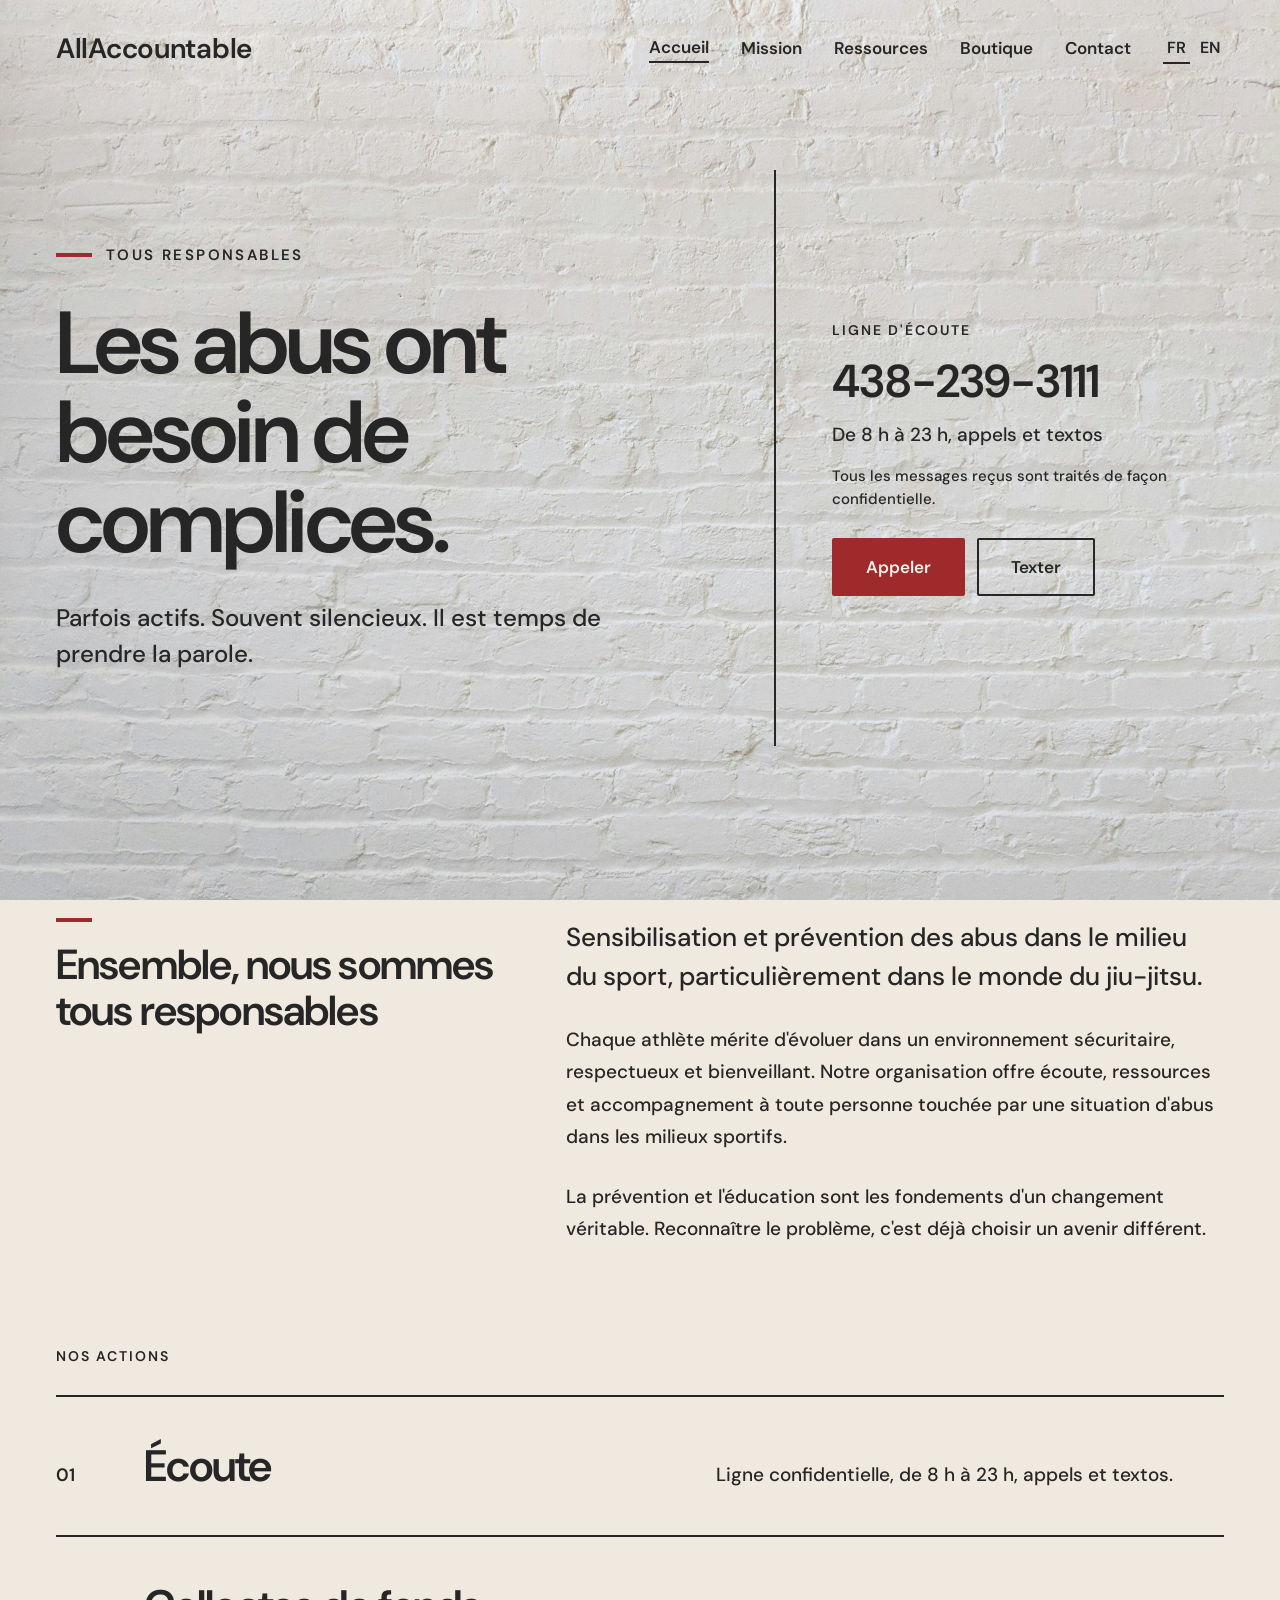
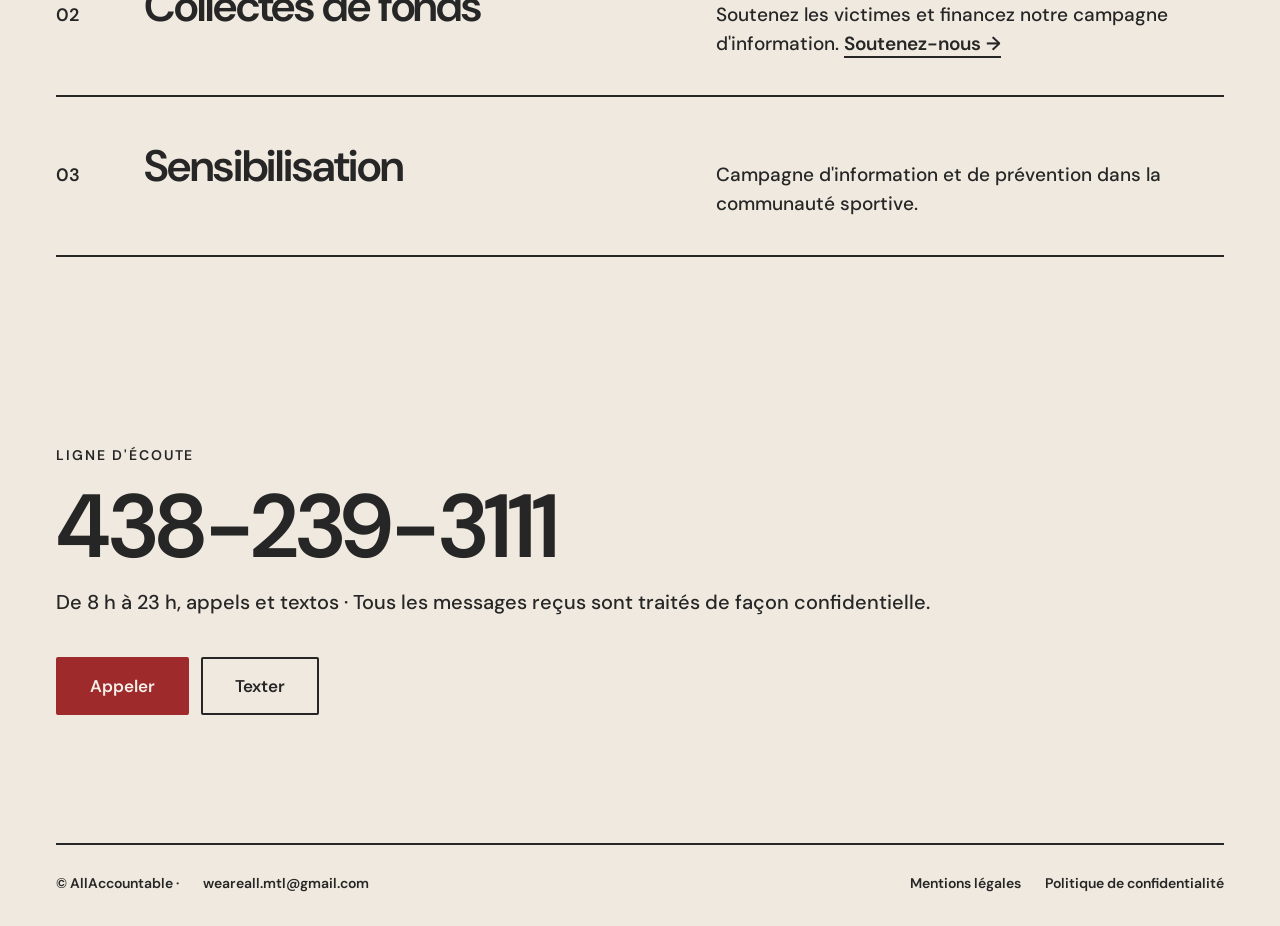
==== index.html @ b9fa36a8 "Add files via upload" ====
<!doctype html>
<html lang="fr">
<head>
<meta charset="utf-8">
<meta name="viewport" content="width=device-width,initial-scale=1">
<title>Accueil · AllAccountable</title>
<meta name="description" content="AllAccountable : sensibilisation et prévention des abus dans le milieu du sport.">
<link rel="preconnect" href="https://fonts.googleapis.com"><link rel="preconnect" href="https://fonts.gstatic.com" crossorigin>
<link href="https://fonts.googleapis.com/css2?family=DM+Sans:wght@400;500;600&display=swap" rel="stylesheet">
<link rel="stylesheet" href="style.css">
</head>
<body>
<a class="skip" href="#main"><span data-i="skip">Aller au contenu</span></a>
<div class="wrap">
<header class="top">
<a class="logo" href="index.html">AllAccountable</a>
<nav class="main" aria-label="Navigation"><a href="index.html" aria-current="page"><span data-i="nav_home">Accueil</span></a><a href="mission.html"><span data-i="nav_mission">Mission</span></a><a href="ressources.html"><span data-i="nav_res">Ressources</span></a><a href="boutique.html"><span data-i="nav_shop">Boutique</span></a><a href="contact.html"><span data-i="nav_contact">Contact</span></a>
<span class="lang" role="group" aria-label="Langue / Language"><button type="button" data-lang="fr" aria-pressed="true">FR</button><button type="button" data-lang="en" aria-pressed="false">EN</button></span>
</nav>
</header>
<main id="main">
<section class="hero">
<div class="l">
<div class="eyebrow"><span data-i="eyebrow">Tous responsables</span></div>
<h1 data-i="h1">Les abus ont besoin de complices.</h1>
<p style="font-size:24px;max-width:620px"><span data-i="sub">Parfois actifs. Souvent silencieux. Il est temps de prendre la parole.</span></p>
</div>
<aside>
<div class="lbl"><span data-i="line">Ligne d'écoute</span></div>
<a class="tel" href="tel:438-239-3111">438-239-3111</a>
<div style="font-size:19px"><span data-i="hours">De 8 h à 23 h, appels et textos</span></div>
<div style="font-size:15px"><span data-i="conf">Tous les messages reçus sont traités de façon confidentielle.</span></div>
<div class="row" style="margin-top:12px"><a class="btn" href="tel:438-239-3111"><span data-i="call">Appeler</span></a><a class="btn out" href="sms:438-239-3111"><span data-i="text">Texter</span></a></div>
</aside>
</section>
<section class="sec">
<div class="a"><div class="eyebrow" style="margin:0"></div><h2 data-i="intro_t">Ensemble, nous sommes tous responsables</h2></div>
<div class="b"><p data-i="intro1">Sensibilisation et prévention des abus dans le milieu du sport, particulièrement dans le monde du jiu-jitsu.</p><p data-i="intro2">Chaque athlète mérite d'évoluer dans un environnement sécuritaire, respectueux et bienveillant. Notre organisation offre écoute, ressources et accompagnement à toute personne touchée par une situation d'abus dans les milieux sportifs.</p><p data-i="intro3">La prévention et l'éducation sont les fondements d'un changement véritable. Reconnaître le problème, c'est déjà choisir un avenir différent.</p></div>
</section>
<section style="padding-bottom:100px">
<div class="lbl" style="margin-bottom:28px"><span data-i="acts">Nos actions</span></div>
<div class="act"><div class="n">01</div><div class="t"><span data-i="a1">Écoute</span></div><div class="d"><span data-i="a1d">Ligne confidentielle, de 8 h à 23 h, appels et textos.</span></div></div>
<div class="act"><div class="n">02</div><div class="t"><span data-i="a2">Collectes de fonds</span></div><div class="d"><span data-i="a2d">Soutenez les victimes et financez notre campagne d'information.</span> <a href="boutique.html" style="border-bottom:2px solid;font-weight:600"><span data-i="a2l">Soutenez-nous →</span></a></div></div>
<div class="act"><div class="n">03</div><div class="t"><span data-i="a3">Sensibilisation</span></div><div class="d"><span data-i="a3d">Campagne d'information et de prévention dans la communauté sportive.</span></div></div>
</section>
<section class="band">
<div style="display:flex;flex-direction:column;gap:16px"><div class="lbl"><span data-i="line">Ligne d'écoute</span></div><a class="tel" href="tel:438-239-3111">438-239-3111</a><div style="font-size:20px"><span data-i="hours">De 8 h à 23 h, appels et textos</span> · <span data-i="conf">Tous les messages reçus sont traités de façon confidentielle.</span></div></div>
<div class="row"><a class="btn" href="tel:438-239-3111"><span data-i="call">Appeler</span></a><a class="btn out" href="sms:438-239-3111"><span data-i="text">Texter</span></a></div>
</section>
</main>
<footer class="bot">
<span>© AllAccountable · <a href="mailto:weareall.mtl@gmail.com">weareall.mtl@gmail.com</a></span>
<span><a href="#"><span data-i="legal">Mentions légales</span></a><a href="#"><span data-i="privacy">Politique de confidentialité</span></a></span>
</footer>
</div>
<script src="i18n.js"></script>
</body>
</html>
---- style.css ----
:root{--ink:#262626;--paper:#f5f1ea;--accent:#9E2A2B}
*{box-sizing:border-box}
html{scroll-behavior:smooth}
body{margin:0;font-family:'DM Sans',system-ui,sans-serif;font-weight:500;color:var(--ink);background:#efe9df url(assets/brique.jpg) center/cover fixed;line-height:1.5}
@media (max-width:900px){body{background-attachment:scroll}}
@media (prefers-reduced-motion:reduce){body{background-attachment:scroll;scroll-behavior:auto}}
a{color:inherit;text-decoration:none}
a:hover{text-decoration:underline}
a:focus-visible,button:focus-visible,input:focus-visible,select:focus-visible,textarea:focus-visible,summary:focus-visible{outline:3px solid var(--accent);outline-offset:3px}
h1,h2,h3,p{margin:0}
.wrap{max-width:1440px;margin:0 auto;padding:0 56px}
.skip{position:absolute;left:-999px;top:0;background:var(--ink);color:var(--paper);padding:12px 18px;z-index:10}
.skip:focus{left:0}

/* header */
header.top{padding:28px 0;display:flex;flex-wrap:wrap;gap:20px 40px;justify-content:space-between;align-items:center}
.logo{font-size:28px;font-weight:600;letter-spacing:-.01em}
nav.main{display:flex;flex-wrap:wrap;gap:8px 32px;align-items:center;font-size:17px;font-weight:600}
nav.main a[aria-current="page"]{border-bottom:2px solid var(--ink)}
.lang{display:flex;gap:6px;font-size:16px;font-weight:600}
.lang button{font:inherit;background:none;border:0;border-bottom:2px solid transparent;color:inherit;cursor:pointer;padding:2px 4px}
.lang button[aria-pressed="true"]{border-bottom-color:var(--ink)}

/* type */
.eyebrow{display:flex;align-items:center;gap:14px;font-size:15px;letter-spacing:.16em;text-transform:uppercase;font-weight:600}
.eyebrow::before{content:"";width:36px;height:4px;background:var(--accent);display:block}
.lbl{font-size:14px;letter-spacing:.14em;text-transform:uppercase;font-weight:600}
h1{font-size:clamp(44px,7vw,88px);font-weight:600;line-height:1.02;letter-spacing:-.035em}
h2{font-size:clamp(30px,3.6vw,42px);font-weight:600;line-height:1.1;letter-spacing:-.02em}

/* buttons */
.btn{display:inline-block;background:var(--accent);color:var(--paper);padding:16px 32px;border-radius:2px;font:600 17px 'DM Sans',sans-serif;border:2px solid var(--accent);cursor:pointer}
.btn:hover{text-decoration:none;filter:brightness(1.1)}
.btn.out{background:transparent;color:var(--ink);border-color:var(--ink)}

/* layout blocks */
.hero{min-height:720px;padding:72px 0;display:flex;flex-wrap:wrap;gap:64px;align-items:stretch}
.hero .l{flex:1.5 1 520px;display:flex;flex-direction:column;gap:32px;justify-content:center}
.hero aside{flex:1 1 360px;border-left:2px solid var(--ink);padding:8px 0 8px 56px;display:flex;flex-direction:column;gap:16px;justify-content:center}
@media (max-width:900px){.wrap{padding:0 24px}.hero aside{border-left:0;border-top:2px solid var(--ink);padding:32px 0 0}}
.tel{font-size:clamp(34px,4vw,46px);font-weight:600;letter-spacing:-.02em;line-height:1.05}
.row{display:flex;flex-wrap:wrap;gap:12px}
.sec{padding:100px 0;display:flex;flex-wrap:wrap;gap:64px}
.sec .a{flex:1 1 360px;display:flex;flex-direction:column;gap:20px}
.sec .b{flex:1.6 1 520px;display:flex;flex-direction:column;gap:28px}
.sec .b p:nth-child(1){font-size:26px;line-height:1.5}
.sec .b p{font-size:19px;line-height:1.7}
.act{display:flex;flex-wrap:wrap;gap:24px;align-items:baseline;border-top:2px solid var(--ink);padding:36px 0}
.act:last-child{border-bottom:2px solid var(--ink)}
.act .n{flex:0 0 64px;font-size:18px;font-weight:600}
.act .t{flex:1 1 360px;font-size:clamp(30px,3.6vw,44px);font-weight:600;letter-spacing:-.025em}
.act .d{flex:1 1 320px;font-size:19px;line-height:1.55}
.band{min-height:420px;padding:88px 0;display:flex;flex-wrap:wrap;gap:40px;justify-content:space-between;align-items:flex-end}
.band .tel{font-size:clamp(44px,7vw,96px);line-height:1;letter-spacing:-.035em}
footer.bot{border-top:2px solid var(--ink);margin-top:40px;padding:28px 0 32px;display:flex;flex-wrap:wrap;gap:24px;justify-content:space-between;font-size:14px;font-weight:600}
footer.bot span{display:flex;gap:24px;flex-wrap:wrap}

/* pages */
.page{padding:72px 0 100px;display:flex;flex-direction:column;gap:32px}
.page .lead{font-size:24px;max-width:700px;line-height:1.5}
.todo{border-top:2px solid var(--ink);border-bottom:2px solid var(--ink);padding:36px 0;font-size:19px;max-width:700px}

/* forms */
form.f{display:flex;flex-direction:column;gap:28px;max-width:640px}
.fld{display:flex;flex-direction:column;gap:8px}
.fld input,.fld select,.fld textarea{font:500 19px 'DM Sans',sans-serif;color:var(--ink);background:transparent;border:0;border-bottom:2px solid var(--ink);padding:10px 0;border-radius:0}
.fld textarea{min-height:120px;resize:vertical}
.chips{display:flex;gap:10px;flex-wrap:wrap}
.chips label{cursor:pointer}
.chips input{position:absolute;opacity:0}
.chips span{display:inline-block;border:2px solid var(--ink);padding:12px 22px;border-radius:2px;font-size:17px;font-weight:600}
.chips input:checked+span{background:var(--ink);color:var(--paper)}
.chips input:focus-visible+span{outline:3px solid var(--accent);outline-offset:3px}
.shop{display:flex;flex-wrap:wrap;gap:64px}
.shop .ph{flex:1 1 400px;display:flex;flex-direction:column;gap:20px}
.shop .box{aspect-ratio:4/5;background:#d9d2c4;border:2px solid var(--ink);display:flex;align-items:center;justify-content:center;font-size:16px;font-weight:600;letter-spacing:.1em;text-transform:uppercase}
.shop form{flex:1.3 1 520px}
.sum{border-top:2px solid var(--ink);padding-top:24px;display:flex;flex-direction:column;gap:8px;font-size:19px}
.sum div{display:flex;justify-content:space-between}
.sum .tot{font-size:28px;font-weight:600;margin-top:8px}
.note{font-size:15px;line-height:1.5;max-width:520px}
.note a{border-bottom:2px solid var(--ink);font-weight:600}
.msg{font-size:19px;border-left:4px solid var(--accent);padding-left:16px;display:none}
.hide{display:none!important}
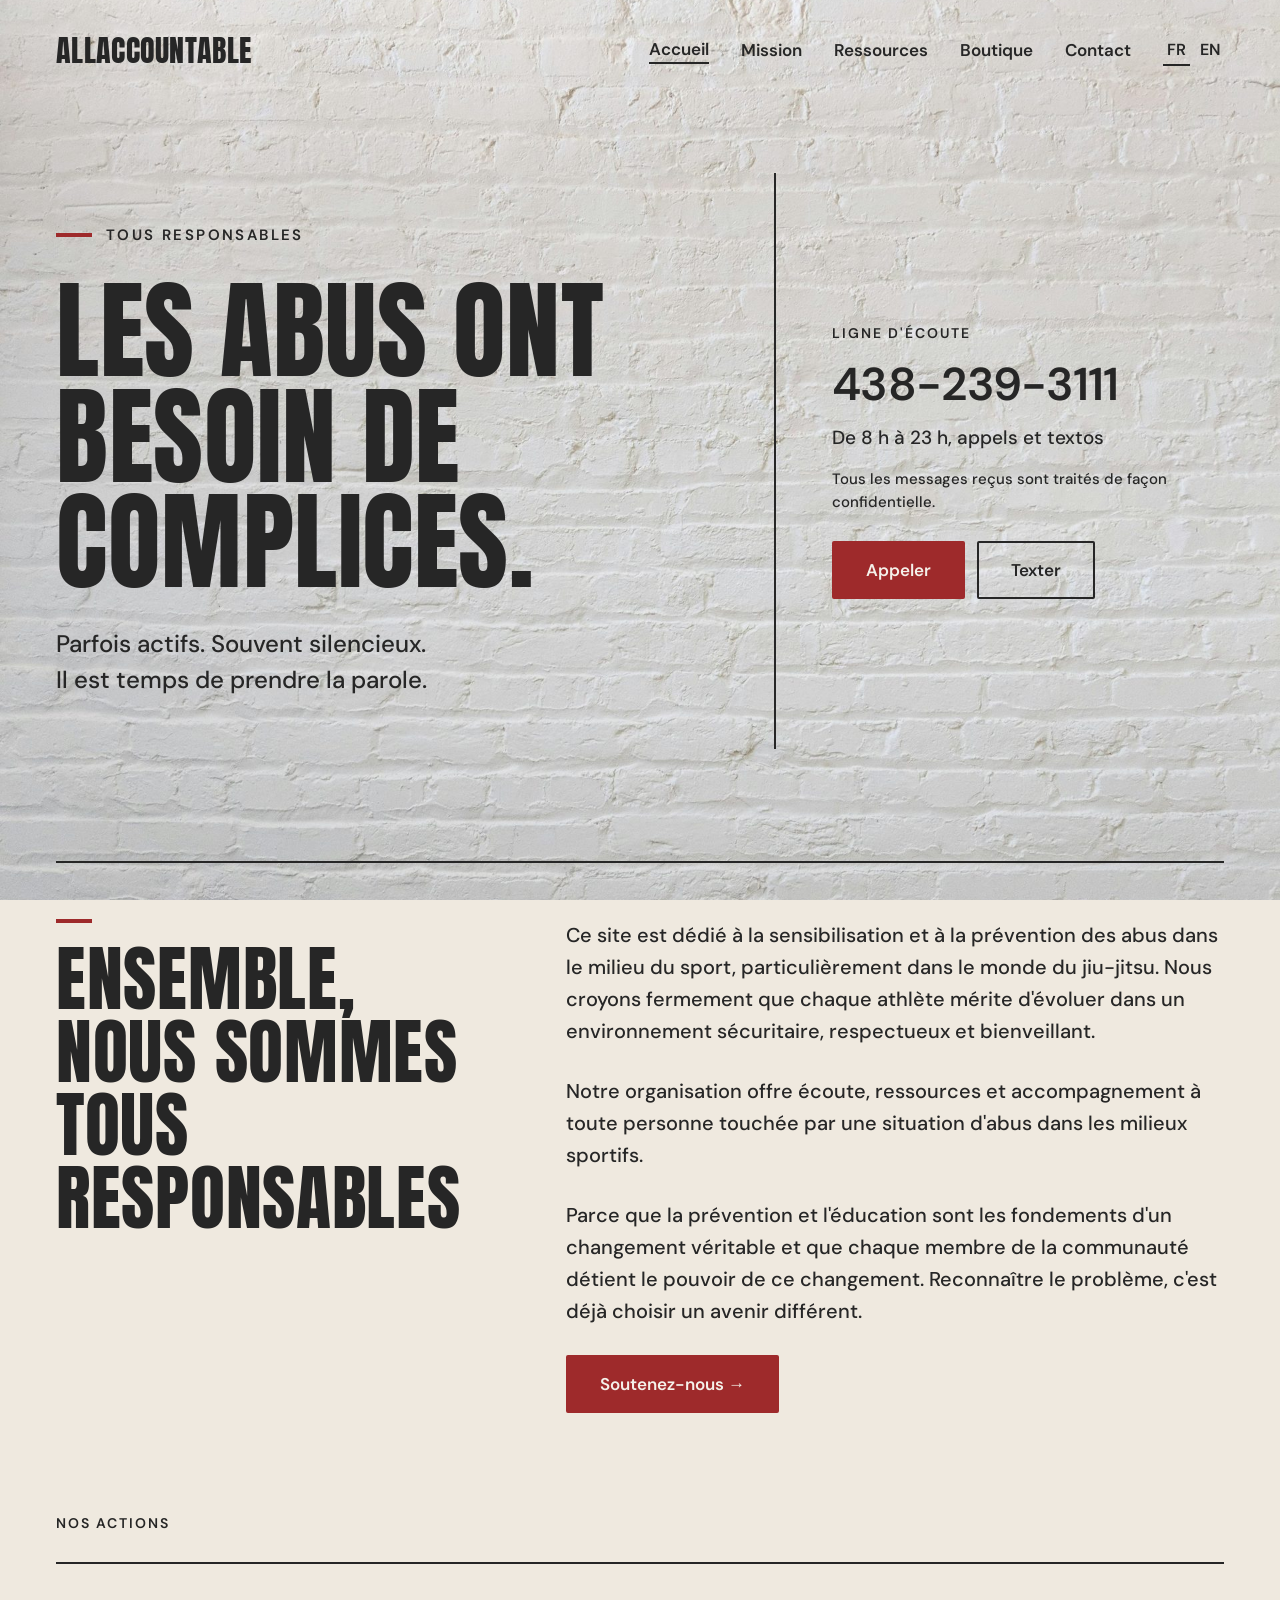
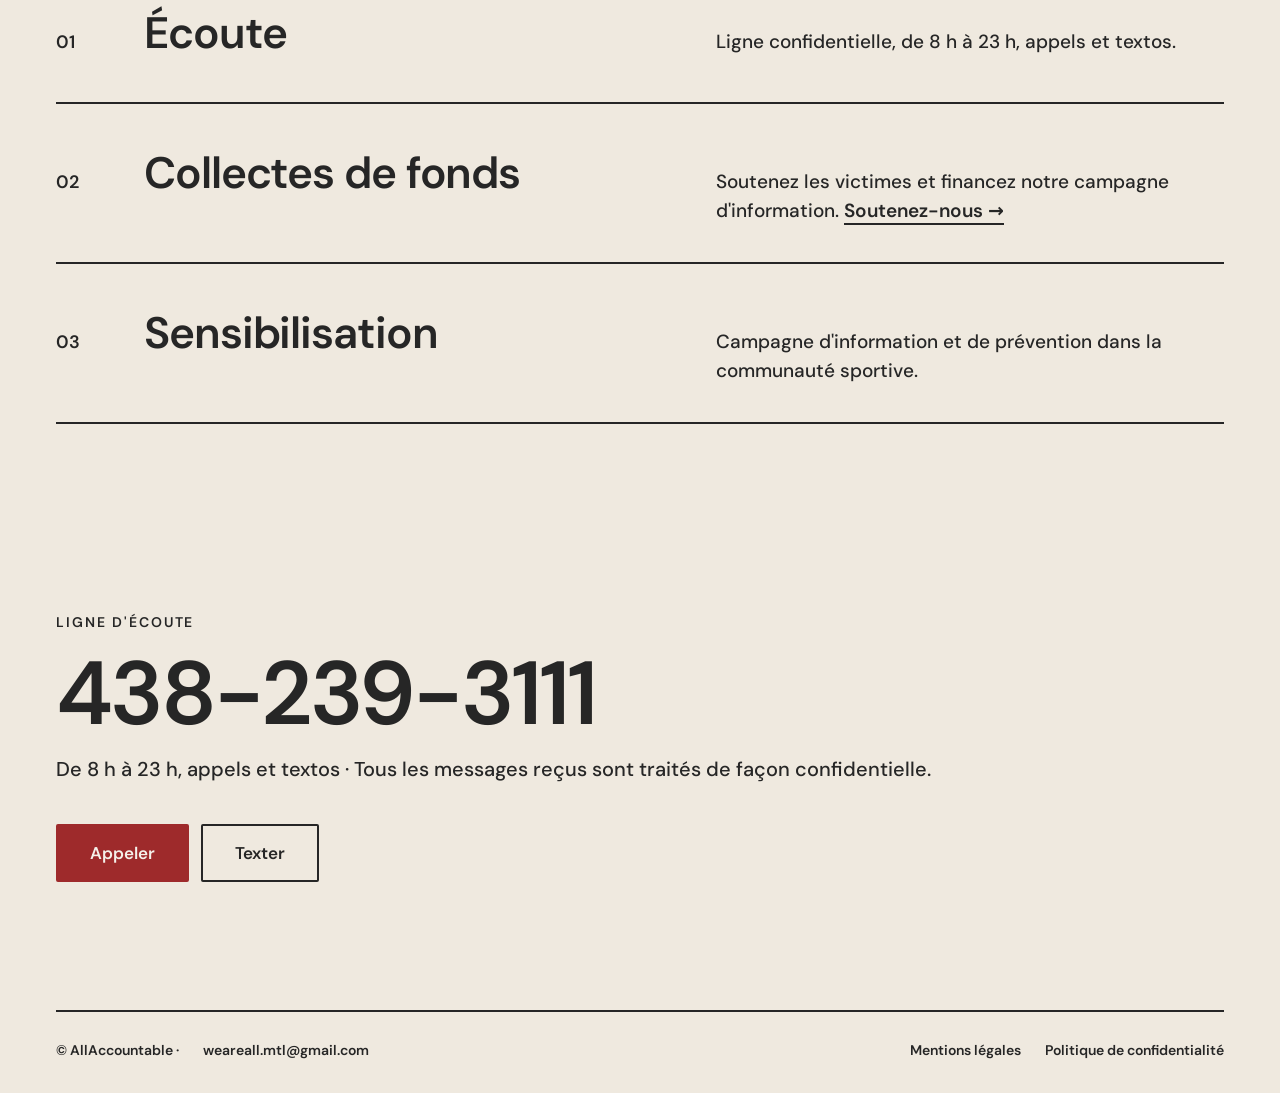
==== commit 9317c13b: "Add files via upload" ====
--- a/index.html
+++ b/index.html
@@ -5,8 +5,7 @@
 <meta name="viewport" content="width=device-width,initial-scale=1">
 <title>Accueil · AllAccountable</title>
 <meta name="description" content="AllAccountable : sensibilisation et prévention des abus dans le milieu du sport.">
-<link rel="preconnect" href="https://fonts.googleapis.com"><link rel="preconnect" href="https://fonts.gstatic.com" crossorigin>
-<link href="https://fonts.googleapis.com/css2?family=DM+Sans:wght@400;500;600&display=swap" rel="stylesheet">
+<link rel="preload" href="assets/fonts/anton-latin-400-normal.woff2" as="font" type="font/woff2" crossorigin>
 <link rel="stylesheet" href="style.css">
 </head>
 <body>
@@ -23,7 +22,7 @@
 <div class="l">
 <div class="eyebrow"><span data-i="eyebrow">Tous responsables</span></div>
 <h1 data-i="h1">Les abus ont besoin de complices.</h1>
-<p style="font-size:24px;max-width:620px"><span data-i="sub">Parfois actifs. Souvent silencieux. Il est temps de prendre la parole.</span></p>
+<p style="font-size:24px;max-width:620px"><span data-i="sub">Parfois actifs. Souvent silencieux.</span><br><span data-i="sub2">Il est temps de prendre la parole.</span></p>
 </div>
 <aside>
 <div class="lbl"><span data-i="line">Ligne d'écoute</span></div>
@@ -35,7 +34,7 @@
 </section>
 <section class="sec">
 <div class="a"><div class="eyebrow" style="margin:0"></div><h2 data-i="intro_t">Ensemble, nous sommes tous responsables</h2></div>
-<div class="b"><p data-i="intro1">Sensibilisation et prévention des abus dans le milieu du sport, particulièrement dans le monde du jiu-jitsu.</p><p data-i="intro2">Chaque athlète mérite d'évoluer dans un environnement sécuritaire, respectueux et bienveillant. Notre organisation offre écoute, ressources et accompagnement à toute personne touchée par une situation d'abus dans les milieux sportifs.</p><p data-i="intro3">La prévention et l'éducation sont les fondements d'un changement véritable. Reconnaître le problème, c'est déjà choisir un avenir différent.</p></div>
+<div class="b"><p data-i="intro1">Ce site est dédié à la sensibilisation et à la prévention des abus dans le milieu du sport, particulièrement dans le monde du jiu-jitsu. Nous croyons fermement que chaque athlète mérite d'évoluer dans un environnement sécuritaire, respectueux et bienveillant.</p><p data-i="intro2">Notre organisation offre écoute, ressources et accompagnement à toute personne touchée par une situation d'abus dans les milieux sportifs.</p><p data-i="intro3">Parce que la prévention et l'éducation sont les fondements d'un changement véritable et que chaque membre de la communauté détient le pouvoir de ce changement. Reconnaître le problème, c'est déjà choisir un avenir différent.</p><div><a class="btn" href="boutique.html"><span data-i="support">Soutenez-nous →</span></a></div></div>
 </section>
 <section style="padding-bottom:100px">
 <div class="lbl" style="margin-bottom:28px"><span data-i="acts">Nos actions</span></div>
--- a/style.css
+++ b/style.css
@@ -1,3 +1,7 @@
+@font-face{font-family:'DM Sans';font-weight:400;font-style:normal;font-display:swap;src:url(assets/fonts/dm-sans-latin-400-normal.woff2) format('woff2')}
+@font-face{font-family:'DM Sans';font-weight:500;font-style:normal;font-display:swap;src:url(assets/fonts/dm-sans-latin-500-normal.woff2) format('woff2')}
+@font-face{font-family:'DM Sans';font-weight:600;font-style:normal;font-display:swap;src:url(assets/fonts/dm-sans-latin-600-normal.woff2) format('woff2')}
+@font-face{font-family:'Anton';font-weight:400;font-style:normal;font-display:swap;src:url(assets/fonts/anton-latin-400-normal.woff2) format('woff2')}
 :root{--ink:#262626;--paper:#f5f1ea;--accent:#9E2A2B}
 *{box-sizing:border-box}
 html{scroll-behavior:smooth}
@@ -68,7 +72,7 @@
 .chips{display:flex;gap:10px;flex-wrap:wrap}
 .chips label{cursor:pointer}
 .chips input{position:absolute;opacity:0}
-.chips span{display:inline-block;border:2px solid var(--ink);padding:12px 22px;border-radius:2px;font-size:17px;font-weight:600}
+.chips label>span{display:inline-block;border:2px solid var(--ink);padding:12px 22px;border-radius:2px;font-size:17px;font-weight:600}
 .chips input:checked+span{background:var(--ink);color:var(--paper)}
 .chips input:focus-visible+span{outline:3px solid var(--accent);outline-offset:3px}
 .shop{display:flex;flex-wrap:wrap;gap:64px}
@@ -82,3 +86,18 @@
 .note a{border-bottom:2px solid var(--ink);font-weight:600}
 .msg{font-size:19px;border-left:4px solid var(--accent);padding-left:16px;display:none}
 .hide{display:none!important}
+
+/* police titres (comme le site original) */
+h1,h2,.an,.logo{font-family:'Anton',sans-serif;font-weight:400;text-transform:uppercase}
+h1{font-size:clamp(52px,8.4vw,112px);line-height:.98;letter-spacing:.005em}
+h2{font-size:clamp(40px,5.6vw,72px);line-height:1.02;letter-spacing:.01em}
+.logo{font-size:30px;letter-spacing:.01em}
+.sec{border-top:2px solid var(--ink);margin-top:40px;padding-top:56px}
+.sec .b p:nth-child(1){font-size:20px;line-height:1.6}
+.sec .b p{font-size:20px;line-height:1.6}
+.page h1{font-size:clamp(52px,8.4vw,112px)}
+img.big{width:100%;height:auto;aspect-ratio:900/989;display:block;background:#fff;border:2px solid var(--ink)}
+.thumbs{display:flex;gap:12px}
+.thumbs button{flex:1;padding:0;border:2px solid var(--ink);background:#fff;cursor:pointer;line-height:0}
+.thumbs button[aria-pressed="true"]{outline:3px solid var(--accent);outline-offset:2px}
+.thumbs img{width:100%;aspect-ratio:1;object-fit:cover;object-position:center 40%}
